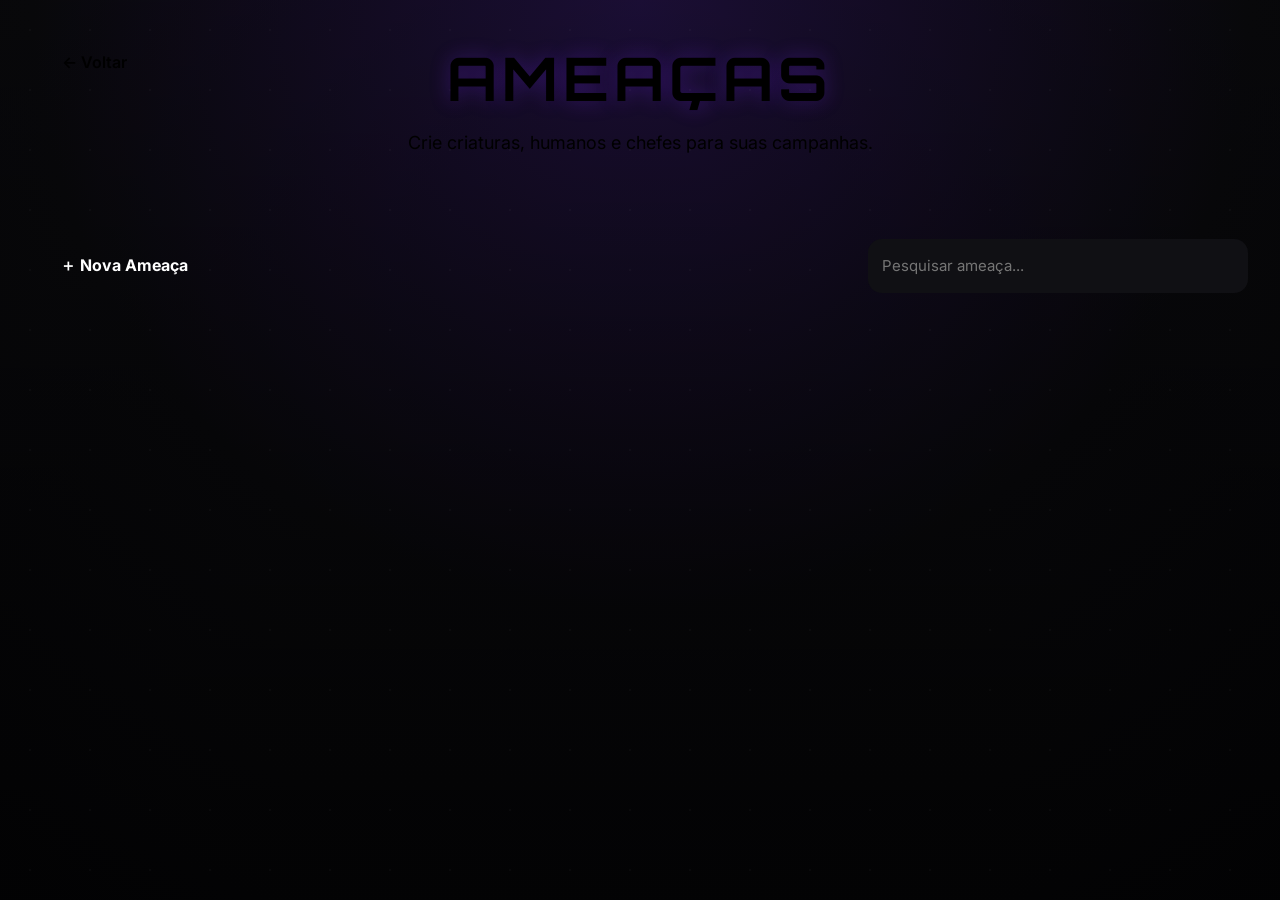
==== ameacas.html @ f9e338cc "Implementar editor inicial de criaturas e Lobisomem NA 6" ====
<!DOCTYPE html>
<html lang="pt-BR">
<head>
<meta charset="UTF-8">
<meta name="viewport" content="width=device-width, initial-scale=1.0">
<title>Ameaças • ORDEM</title>
<link rel="stylesheet" href="global.css">
<link rel="stylesheet" href="ameaças.css">
<link rel="preconnect" href="https://fonts.googleapis.com">
<link rel="preconnect" href="https://fonts.gstatic.com" crossorigin>
<link href="https://fonts.googleapis.com/css2?family=Orbitron:wght@500;700;800&family=Inter:wght@300;400;500;600;700&display=swap" rel="stylesheet">
</head>
<body>
<div class="background"><div class="background-overlay"></div><div class="particles"></div></div>
<main class="enemy-page">
<header class="page-header"><a href="index.html" class="back-button">← Voltar</a><h1>AMEAÇAS</h1><p>Crie criaturas, humanos e chefes para suas campanhas.</p></header>
<section class="enemy-actions"><button id="newEnemy" class="primary-button">＋ Nova Ameaça</button><input type="text" id="searchEnemy" placeholder="Pesquisar ameaça..."></section>
<section id="enemyList" class="enemy-list"></section>
</main>
<div id="enemyModal" class="enemy-modal hidden">
 <div class="enemy-editor">
  <div class="enemy-editor-head"><div><span>AMEAÇA</span><h2 id="enemyModalTitle">Nova Ameaça</h2></div><button id="closeEnemyModal" class="enemy-close">✕</button></div>
  <div class="enemy-type-choice">
   <button class="enemy-type active" data-type="creature"><strong>Criatura</strong><small>Ficha paranormal automática por NA</small></button>
   <button class="enemy-type" data-type="human"><strong>Humano</strong><small>Usa a ficha normal de jogador</small></button>
  </div>
  <div id="creatureEditor">
   <div class="enemy-editor-grid">
    <div class="enemy-photos">
     <div class="enemy-photo-preview" id="enemyPhotoPreview"><span>👹</span><small>Foto normal</small></div>
     <label class="secondary-button">Foto normal<input id="enemyPhoto" type="file" accept="image/png,image/jpeg,image/webp" hidden></label>
     <label class="secondary-button">Foto machucada<input id="enemyWoundedPhoto" type="file" accept="image/png,image/jpeg,image/webp" hidden></label>
    </div>
    <div class="enemy-fields">
     <label>Nome<input id="enemyName" value="Lobisomem"></label>
     <div class="field-row"><label>NA<input id="enemyNA" type="number" min="0" value="6"></label><label>Elemento<select id="enemyElement"><option>Sangue</option><option selected>Morte</option><option>Energia</option><option>Conhecimento</option><option>Medo</option></select></label><label>Tamanho<input id="enemySize" type="number" min="1" max="6" value="2"></label></div>
     <label>Campanha<select id="enemyCampaign"><option value="">Sem campanha</option></select></label>
     <div id="enemyAutoStats" class="enemy-auto-stats"></div>
    </div>
   </div>
   <h3>Atributos <small id="attributeBudget"></small></h3>
   <div class="three-grid"><label>Corpo<input id="enemyCorpo" type="number" min="0" value="6"></label><label>Foco<input id="enemyFoco" type="number" min="0" value="5"></label><label>Nexo<input id="enemyNexo" type="number" min="0" value="3"></label></div>
   <h3>Perícias <small id="skillBudget"></small></h3>
   <div id="enemySkills" class="skill-grid"></div>
   <h3>Ataques Rápidos</h3>
   <div class="attack-grid"><div class="attack-card"><strong>Ataque Básico</strong><span id="basicAttack"></span><small>Dano paranormal do elemento da criatura.</small></div><div class="attack-card"><strong>Ataque Forte</strong><span id="strongAttack"></span><small>1 vez por rodada.</small></div></div>
   <div class="enemy-note">Criaturas têm Movimento 2. Gastam 1 PA para mover até 2 posições. O mestre escolhe entre PV clássico ou sistema de membros ao jogar.</div>
   <div class="enemy-save-row"><button id="deleteEnemy" class="danger-button hidden">Excluir</button><button id="saveEnemy" class="primary-button">Salvar criatura</button></div>
  </div>
  <div id="humanEditor" class="human-editor hidden"><p>Humanos usam exatamente a ficha de personagem dos jogadores.</p><button id="openHumanEditor" class="primary-button">Criar ficha humana</button></div>
 </div>
</div>
<script src="ameacas.js"></script>
</body>
</html>
---- global.css ----
/*==========================================================
=                    RESET
==========================================================*/

*{
    margin:0;
    padding:0;
    box-sizing:border-box;
}

:root{
    --bg:#08080A;
    --bg2:#101014;
}

--card:#17171C;

--card2:#1F1F27;

--border:#31313D;

--primary:#7B2CFF;

--primaryLight:#B77CFF;

--text:#FFFFFF;

--text2:#CFCFD7;

--text3:#8D8D99;

--success:#32D27D;

--danger:#D84A4A;

--warning:#F0B63A;

--shadow:

0 0 25px rgba(123,44,255,.15);

}

html{

scroll-behavior:smooth;

}

body{

background:var(--bg);

color:var(--text);

font-family:'Inter',sans-serif;

overflow-x:hidden;

min-height:100vh;

}

/*==========================================================
=                    FUNDO
==========================================================*/

.background{

position:fixed;

inset:0;

z-index:-3;

background:

radial-gradient(circle at top,#1F103D 0%,#09090C 55%,#050507 100%);

}

.background-overlay{

position:absolute;

inset:0;

background:

linear-gradient(

180deg,

rgba(0,0,0,.15),

rgba(0,0,0,.55)

);

}

.particles{

position:absolute;

inset:0;

background-image:

radial-gradient(circle,#FFFFFF22 1px,transparent 1px);

background-size:60px 60px;

opacity:.18;

animation:particlesMove 35s linear infinite;

}

/*==========================================================
=                    CONTAINER
==========================================================*/

main{

width:min(1450px,95%);

margin:auto;

padding:40px 0;

}

.page-header{

display:flex;

flex-direction:column;

align-items:center;

gap:12px;

margin-bottom:45px;

text-align:center;

}

.page-header h1{

font-family:'Orbitron',sans-serif;

font-size:60px;

letter-spacing:5px;

color:var(--primaryLight);

text-shadow:0 0 20px rgba(123,44,255,.30);

}

.page-header p{

font-size:18px;

color:var(--text2);

max-width:700px;

line-height:1.7;

}

/*==========================================================
=                    BOTÃO VOLTAR
==========================================================*/

.back-button{

position:absolute;

left:40px;

top:40px;

padding:12px 22px;

border-radius:14px;

background:var(--card);

border:1px solid var(--border);

color:var(--text);

text-decoration:none;

font-weight:600;

transition:.25s;

}

.back-button:hover{

background:var(--primary);

transform:translateY(-2px);

}

/*==========================================================
=                    CARDS
==========================================================*/

.card,

.menu-card,

.campaign-card,

.character-card,

.enemy-card{

background:var(--card);

border:1px solid var(--border);

border-radius:22px;

box-shadow:var(--shadow);

transition:.25s;

}

.card:hover,

.menu-card:hover,

.campaign-card:hover,

.character-card:hover,

.enemy-card:hover{

border-color:var(--primary);

transform:translateY(-4px);

}

/*==========================================================
=                    BOTÕES
==========================================================*/

button{

font-family:inherit;

cursor:pointer;

border:none;

transition:.25s;

}

.primary-button{

background:var(--primary);

color:white;

padding:14px 28px;

border-radius:14px;

font-size:16px;

font-weight:700;

}

.primary-button:hover{

background:#9652FF;

transform:translateY(-2px);

}

.secondary-button{

background:transparent;

border:1px solid var(--border);

color:white;

padding:14px 28px;

border-radius:14px;

font-size:16px;

font-weight:700;

}

.secondary-button:hover{

border-color:var(--primary);

}

/*==========================================================
=                    INPUTS
==========================================================*/

input,

textarea,

select{

width:100%;

background:var(--bg2);

border:1px solid var(--border);

border-radius:14px;

padding:14px;

color:white;

font-size:15px;

font-family:inherit;

outline:none;

transition:.2s;

}

input:focus,

textarea:focus,

select:focus{

border-color:var(--primary);

box-shadow:

0 0 10px rgba(123,44,255,.25);

}

textarea{

resize:vertical;

min-height:120px;

}

.field{

display:flex;

flex-direction:column;

gap:8px;

margin-bottom:20px;

}

label{

color:var(--text2);

font-size:15px;

font-weight:600;

}

/*==========================================================
=                    MENU PRINCIPAL
==========================================================*/

.home{

display:flex;

flex-direction:column;

align-items:center;

justify-content:center;

min-height:100vh;

padding:60px 0;

}

.hero{

display:flex;

flex-direction:column;

align-items:center;

text-align:center;

margin-bottom:60px;

}

.hero h1{

font-family:'Orbitron',sans-serif;

font-size:82px;

font-weight:800;

letter-spacing:8px;

color:var(--primaryLight);

margin-bottom:10px;

text-shadow:0 0 25px rgba(123,44,255,.35);

}

.hero h2{

font-size:34px;

font-weight:600;

letter-spacing:4px;

margin-bottom:18px;

}

.hero p{

font-size:18px;

color:var(--text2);

max-width:700px;

line-height:1.8;

}

/*==========================================================
=                    MENU GRID
==========================================================*/

.menu{

width:100%;

display:grid;

grid-template-columns:repeat(auto-fit,minmax(300px,1fr));

gap:28px;

margin-bottom:60px;

}

.menu-card{

padding:35px;

text-decoration:none;

color:white;

display:flex;

flex-direction:column;

align-items:center;

justify-content:center;

text-align:center;

min-height:260px;

}

.menu-card .icon{

font-size:62px;

margin-bottom:20px;

transition:.25s;

}

.menu-card:hover .icon{

transform:scale(1.15);

}

.menu-card h3{

font-size:28px;

margin-bottom:14px;

color:var(--primaryLight);

}

.menu-card p{

font-size:16px;

line-height:1.7;

color:var(--text2);

}

/*==========================================================
=                    FOOTER
==========================================================*/

.footer{

display:flex;

flex-direction:column;

align-items:center;

gap:8px;

padding:25px 0;

border-top:1px solid var(--border);

width:100%;

}

.footer p{

font-family:'Orbitron',sans-serif;

font-size:18px;

letter-spacing:2px;

}

.footer span{

color:var(--text3);

font-size:14px;

}

/*==========================================================
=                    ANIMAÇÕES
==========================================================*/

@keyframes particlesMove{

0%{

transform:translateY(0);

}

100%{

transform:translateY(-120px);

}

}

@keyframes fadeUp{

from{

opacity:0;

transform:translateY(25px);

}

to{

opacity:1;

transform:translateY(0);

}

}

.hero{

animation:fadeUp .6s ease;

}

.menu-card{

animation:fadeUp .6s ease;

}

/*==========================================================
=                    UTILITÁRIOS
==========================================================*/

.hidden{

display:none !important;

}

.center{

display:flex;

justify-content:center;

align-items:center;

}

.flex{

display:flex;

}

.column{

display:flex;

flex-direction:column;

}

.row{

display:flex;

flex-direction:row;

}

.gap10{

gap:10px;

}

.gap20{

gap:20px;

}

.w100{

width:100%;

}

/*==========================================================
=                    MODAIS
==========================================================*/

.modal{

position:fixed;

inset:0;

display:flex;

align-items:center;

justify-content:center;

padding:30px;

background:rgba(0,0,0,.78);

backdrop-filter:blur(6px);

z-index:1000;

}

.modal.hidden{

display:none;

}

.modal-content{

width:min(760px,95%);

max-height:90vh;

overflow-y:auto;

background:var(--card);

border:1px solid var(--primary);

border-radius:24px;

padding:28px;

box-shadow:

0 0 35px rgba(123,44,255,.28);

animation:fadeUp .25s ease;

}

.modal-content.small{

width:min(480px,95%);

}

.modal-header{

display:flex;

justify-content:space-between;

align-items:center;

gap:20px;

margin-bottom:24px;

}

.modal-header h2{

font-family:'Orbitron',sans-serif;

font-size:28px;

color:var(--primaryLight);

}

.close-button{

width:42px;

height:42px;

border-radius:12px;

background:#5E1818;

color:white;

font-size:20px;

}

.close-button:hover{

background:#8A2323;

}

.modal-buttons,

.confirm-buttons,

.settings-buttons{

display:flex;

justify-content:flex-end;

gap:14px;

margin-top:24px;

}

/*==========================================================
=                    RESPONSIVO
==========================================================*/

@media(max-width:1100px){

.page-header h1{

font-size:48px;

}

.hero h1{

font-size:64px;

}

.hero h2{

font-size:28px;

}

.back-button{

position:static;

align-self:flex-start;

margin-bottom:18px;

}

.page-header{

align-items:flex-start;

text-align:left;

}

}

@media(max-width:800px){

main{

width:92%;

padding:25px 0;

}

.menu{

grid-template-columns:1fr;

}

.menu-card{

min-height:220px;

}

.hero{

margin-bottom:40px;

}

.hero h1{

font-size:48px;

letter-spacing:5px;

}

.hero h2{

font-size:22px;

letter-spacing:2px;

}

.page-header h1{

font-size:38px;

letter-spacing:3px;

}

.modal-buttons,

.confirm-buttons,

.settings-buttons{

flex-direction:column;

}

.modal-buttons button,

.confirm-buttons button,

.settings-buttons button{

width:100%;

}

}

@media(max-width:520px){

.hero h1{

font-size:38px;

}

.hero h2{

font-size:18px;

}

.page-header h1{

font-size:30px;

}

.menu-card{

padding:25px;

}

.menu-card .icon{

font-size:50px;

}

.menu-card h3{

font-size:23px;

}

}

window.addEventListener("pageshow", () => {

    document.body.classList.remove("page-leaving");

});
---- ameaças.css ----
/*==========================================================
=                    PÁGINA DE AMEAÇAS
==========================================================*/

.enemy-page{

display:flex;

flex-direction:column;

gap:35px;

padding-bottom:50px;

}

/*==========================================================
=                    AÇÕES
==========================================================*/

.enemy-actions{

display:flex;

justify-content:space-between;

align-items:center;

gap:20px;

}

.enemy-actions input{

max-width:380px;

height:54px;

}

/*==========================================================
=                    LISTA
==========================================================*/

.enemy-list{

display:grid;

grid-template-columns:repeat(auto-fill,minmax(420px,1fr));

gap:28px;

}

/*==========================================================
=                    CARD
==========================================================*/

.enemy-card{

display:grid;

grid-template-columns:110px 1fr auto;

gap:22px;

align-items:center;

padding:22px;

position:relative;

overflow:hidden;

background:

linear-gradient(
180deg,
#1A1A22,
#13131A
);

}

.enemy-card::before{

content:"";

position:absolute;

left:0;

top:0;

width:5px;

height:100%;

background:#B73737;

}

.enemy-card:hover{

border-color:#B73737;

box-shadow:

0 0 30px rgba(183,55,55,.20);

}

/*==========================================================
=                    FOTO
==========================================================*/

.enemy-photo{

width:90px;

height:90px;

border-radius:18px;

overflow:hidden;

background:#111;

border:1px solid var(--border);

display:flex;

align-items:center;

justify-content:center;

}

.enemy-photo img{

width:100%;

height:100%;

object-fit:cover;

}

/*==========================================================
=                    INFORMAÇÕES
==========================================================*/

.enemy-info{

display:flex;

flex-direction:column;

gap:7px;

}

.enemy-info h2{

font-family:'Orbitron',sans-serif;

font-size:26px;

color:white;

}

.enemy-info p{

font-size:15px;

color:var(--text2);

}

/*==========================================================
=                    BOTÕES
==========================================================*/

.enemy-buttons{

display:flex;

flex-direction:column;

gap:10px;

}

.enemy-buttons button{

min-width:110px;

height:42px;

border-radius:11px;

font-weight:700;

}

.enemy-buttons .edit-button{

background:#202029;

color:white;

border:1px solid var(--border);

}

.enemy-buttons .edit-button:hover{

border-color:#B73737;

background:#292934;

}

.enemy-buttons .campaign-button{

background:#A62E2E;

color:white;

}

.enemy-buttons .campaign-button:hover{

background:#C93F3F;

transform:translateY(-2px);

}

/*==========================================================
=                    MODAL NOVA AMEAÇA
==========================================================*/

#newEnemyModal .modal-content{

width:min(700px,95%);

}

#newEnemyModal .modal-content h2{

font-family:'Orbitron',sans-serif;

font-size:30px;

color:#E27171;

margin-bottom:26px;

}

/*==========================================================
=                    CAMPOS DO MODAL
==========================================================*/

#newEnemyModal .field{

margin-bottom:20px;

}

#enemyImage{

padding:10px;

}

/*==========================================================
=                    ELEMENTOS
==========================================================*/

.enemy-info p:first-of-type{

font-weight:700;

}

.enemy-card[data-element="Sangue"]::before{

background:#C43E3E;

}

.enemy-card[data-element="Morte"]::before{

background:#8C8C8C;

}

.enemy-card[data-element="Energia"]::before{

background:#D6A32B;

}

.enemy-card[data-element="Conhecimento"]::before{

background:#4380D8;

}

.enemy-card[data-element="Medo"]::before{

background:#8A42CE;

}

/*==========================================================
=                    ESTADO VAZIO
==========================================================*/

.empty-enemies{

grid-column:1 / -1;

min-height:270px;

display:flex;

flex-direction:column;

align-items:center;

justify-content:center;

gap:16px;

text-align:center;

background:var(--card);

border:1px dashed var(--border);

border-radius:22px;

color:var(--text2);

}

.empty-enemies .icon{

font-size:62px;

opacity:.75;

}

.empty-enemies h3{

font-family:'Orbitron',sans-serif;

font-size:23px;

color:white;

}

.empty-enemies p{

max-width:460px;

line-height:1.7;

}

/*==========================================================
=                    ANIMAÇÃO
==========================================================*/

.enemy-card{

animation:
enemyCardEnter
.45s ease both;

}

.enemy-card:nth-child(1){

animation-delay:.05s;

}

.enemy-card:nth-child(2){

animation-delay:.10s;

}

.enemy-card:nth-child(3){

animation-delay:.15s;

}

.enemy-card:nth-child(4){

animation-delay:.20s;

}

@keyframes enemyCardEnter{

from{

opacity:0;

transform:translateY(20px);

}

to{

opacity:1;

transform:translateY(0);

}

}

/*==========================================================
=                    RESPONSIVO
==========================================================*/

@media(max-width:1000px){

.enemy-list{

grid-template-columns:1fr;

}

}

@media(max-width:760px){

.enemy-actions{

flex-direction:column;

align-items:stretch;

}

.enemy-actions input{

max-width:none;

}

.enemy-actions .primary-button{

width:100%;

}

.enemy-card{

grid-template-columns:90px 1fr;

}

.enemy-photo{

width:75px;

height:75px;

}

.enemy-buttons{

grid-column:1 / -1;

display:grid;

grid-template-columns:1fr 1fr;

}

.enemy-buttons button{

width:100%;

}

}

@media(max-width:520px){

.enemy-card{

grid-template-columns:1fr;

text-align:center;

}

.enemy-photo{

margin:auto;

width:90px;

height:90px;

}

.enemy-buttons{

grid-template-columns:1fr;

}

.enemy-info h2{

font-size:22px;

}

}
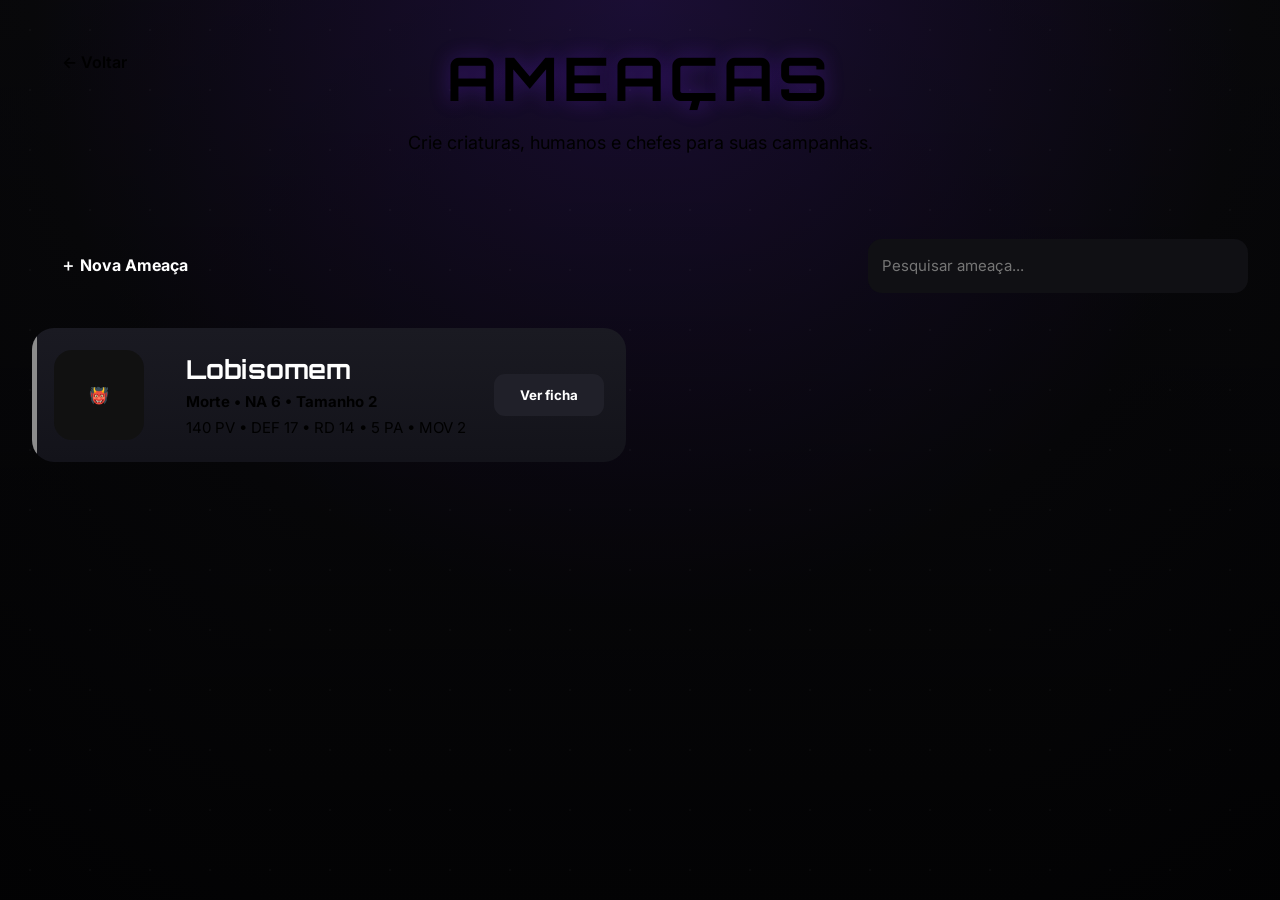
==== commit 98c23bb2: "Criar formulário próprio para ameaça humana" ====
--- a/ameacas.html
+++ b/ameacas.html
@@ -34,7 +34,6 @@
     <div class="enemy-fields">
      <label>Nome<input id="enemyName" value="Lobisomem"></label>
      <div class="field-row"><label>NA<input id="enemyNA" type="number" min="0" value="6"></label><label>Elemento<select id="enemyElement"><option>Sangue</option><option selected>Morte</option><option>Energia</option><option>Conhecimento</option><option>Medo</option></select></label><label>Tamanho<input id="enemySize" type="number" min="1" max="6" value="2"></label></div>
-     <label>Campanha<select id="enemyCampaign"><option value="">Sem campanha</option></select></label>
      <div id="enemyAutoStats" class="enemy-auto-stats"></div>
     </div>
    </div>
@@ -47,7 +46,17 @@
    <div class="enemy-note">Criaturas têm Movimento 2. Gastam 1 PA para mover até 2 posições. O mestre escolhe entre PV clássico ou sistema de membros ao jogar.</div>
    <div class="enemy-save-row"><button id="deleteEnemy" class="danger-button hidden">Excluir</button><button id="saveEnemy" class="primary-button">Salvar criatura</button></div>
   </div>
-  <div id="humanEditor" class="human-editor hidden"><p>Humanos usam exatamente a ficha de personagem dos jogadores.</p><button id="openHumanEditor" class="primary-button">Criar ficha humana</button></div>
+  <div id="humanEditor" class="human-editor hidden">
+ <div class="human-threat-card">
+  <div class="enemy-photos">
+   <div class="enemy-photo-preview" id="humanPhotoPreview"><span>👤</span><small>Foto normal</small></div>
+   <label class="secondary-button">Foto normal<input id="humanPhoto" type="file" accept="image/png,image/jpeg,image/webp" hidden></label>
+   <label class="secondary-button">Foto machucada<input id="humanWoundedPhoto" type="file" accept="image/png,image/jpeg,image/webp" hidden></label>
+  </div>
+  <div class="enemy-fields"><label>Nome<input id="humanName" placeholder="Nome da ameaça humana"></label><div class="enemy-note">Esta é uma ameaça Humano, separada das fichas dos jogadores. Os detalhes de combate próprios dos humanos serão expandidos aqui sem criar personagem na lista de players.</div></div>
+ </div>
+ <div class="enemy-save-row"><button id="saveHuman" class="primary-button">Salvar humano</button></div>
+</div>
  </div>
 </div>
 <script src="ameacas.js"></script>
--- a/ameaças.css
+++ b/ameaças.css
@@ -530,4 +530,19 @@
 
 }
 
-}+}
+
+/*==========================================================
+=                 EDITOR DE CRIATURAS
+==========================================================*/
+.enemy-modal{position:fixed;inset:0;z-index:1000;background:rgba(4,4,8,.82);display:flex;align-items:flex-start;justify-content:center;padding:34px 18px;overflow:auto;backdrop-filter:blur(8px)}
+.enemy-modal.hidden,.hidden{display:none!important}
+.enemy-editor{width:min(1050px,100%);background:#121219;border:1px solid var(--border);border-radius:22px;padding:28px;box-shadow:0 25px 80px rgba(0,0,0,.55)}
+.enemy-editor-head{display:flex;align-items:center;justify-content:space-between;margin-bottom:22px}.enemy-editor-head span{font-size:11px;letter-spacing:.22em;color:#d66}.enemy-editor-head h2{font-family:Orbitron,sans-serif;font-size:30px}.enemy-close{width:42px;height:42px;border-radius:12px;background:#202029;color:#fff;border:1px solid var(--border)}
+.enemy-type-choice{display:grid;grid-template-columns:1fr 1fr;gap:12px;margin-bottom:25px}.enemy-type{padding:17px;text-align:left;background:#191920;border:1px solid var(--border);color:#fff;border-radius:14px}.enemy-type strong,.enemy-type small{display:block}.enemy-type small{margin-top:5px;color:var(--text2)}.enemy-type.active{border-color:#b73737;background:#241719}
+.enemy-editor-grid{display:grid;grid-template-columns:190px 1fr;gap:25px}.enemy-photos{display:flex;flex-direction:column;gap:10px}.enemy-photo-preview{height:190px;border:1px dashed #555;border-radius:18px;background:#0d0d12;display:flex;flex-direction:column;align-items:center;justify-content:center;gap:8px;overflow:hidden}.enemy-photo-preview span{font-size:58px}.enemy-photo-preview img{width:100%;height:100%;object-fit:cover}
+.enemy-fields,.enemy-fields label,.three-grid label,.skill-grid label{display:flex;flex-direction:column;gap:7px}.enemy-fields{gap:14px}.enemy-fields label,.three-grid label,.skill-grid label{font-size:12px;font-weight:700;color:#aaa}.enemy-fields input,.enemy-fields select,.three-grid input,.skill-grid select{height:43px;background:#0d0d12;border:1px solid var(--border);border-radius:10px;color:#fff;padding:0 12px}.field-row,.three-grid{display:grid;grid-template-columns:repeat(3,1fr);gap:12px}
+.enemy-auto-stats{display:grid;grid-template-columns:repeat(4,auto 1fr);gap:8px 10px;padding:15px;border-radius:14px;background:#0d0d12;border:1px solid var(--border)}.enemy-auto-stats b{color:#fff;font-family:Orbitron}.enemy-auto-stats small{color:#888;align-self:center}
+.enemy-editor h3{font-family:Orbitron,sans-serif;font-size:16px;margin:24px 0 12px}.enemy-editor h3 small{font-family:Inter,sans-serif;font-weight:500;color:#888;margin-left:8px}.enemy-editor h3 small.over{color:#ff6262}
+.skill-grid{display:grid;grid-template-columns:repeat(4,1fr);gap:10px}.attack-grid{display:grid;grid-template-columns:1fr 1fr;gap:12px}.attack-card{display:flex;flex-direction:column;gap:7px;padding:16px;background:#0d0d12;border:1px solid var(--border);border-radius:14px}.attack-card span{font-family:Orbitron;color:#e27171}.attack-card small,.enemy-note{color:#999}.enemy-note{margin-top:16px;padding:14px;border-left:3px solid #b73737;background:#18151a;border-radius:8px;line-height:1.5}.enemy-save-row{display:flex;justify-content:flex-end;gap:12px;margin-top:24px}.danger-button{background:#3a171b;color:#ffb4b4;border:1px solid #7c2d35;border-radius:10px;padding:0 20px}.human-editor{text-align:center;padding:45px 20px}.human-editor p{color:#aaa;margin-bottom:20px}
+@media(max-width:760px){.enemy-editor-grid{grid-template-columns:1fr}.enemy-photos{max-width:240px}.skill-grid{grid-template-columns:repeat(2,1fr)}.enemy-auto-stats{grid-template-columns:auto 1fr}.attack-grid{grid-template-columns:1fr}}
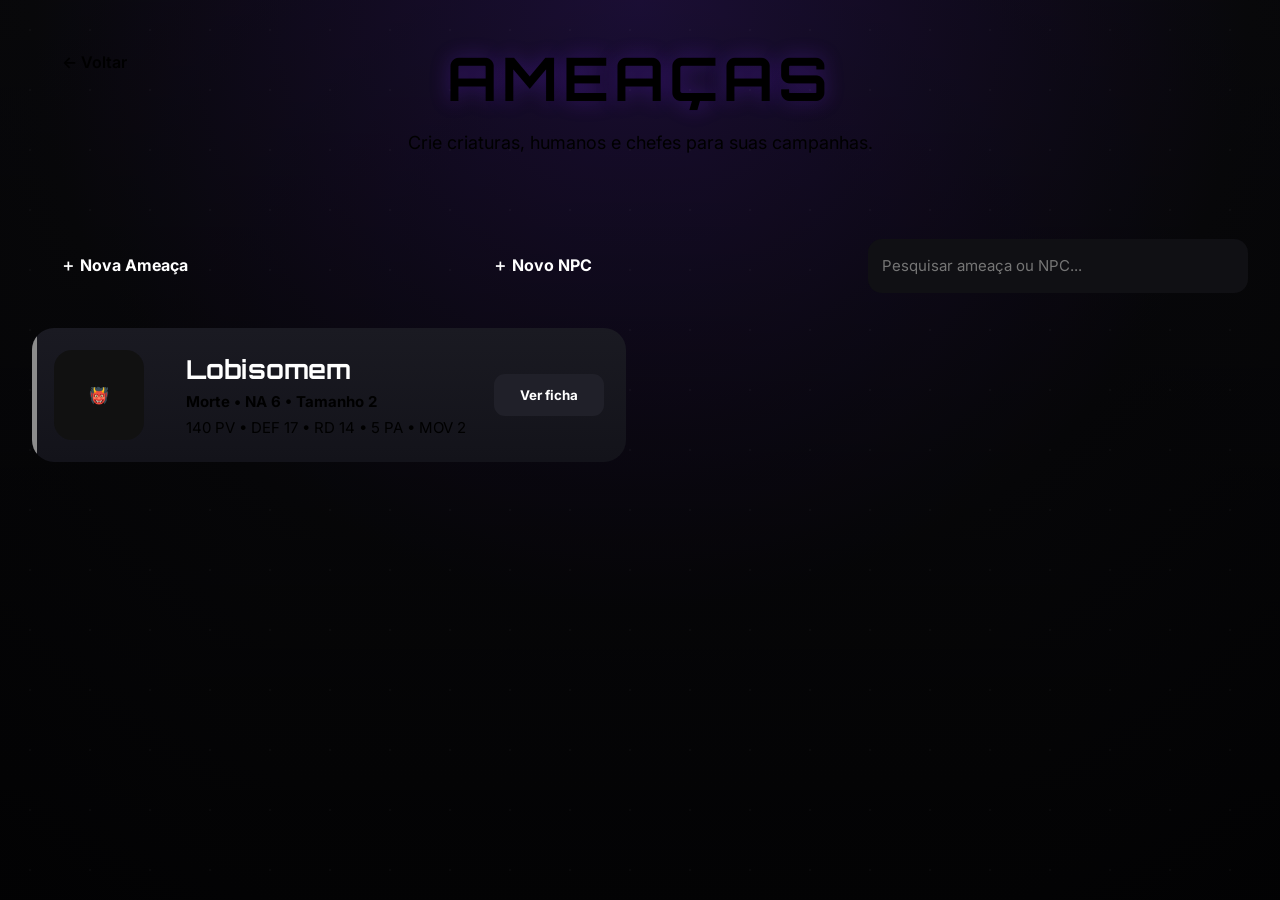
==== commit c1333bae: "Adiciona botão e ficha completa de NPC" ====
--- a/ameacas.html
+++ b/ameacas.html
@@ -14,7 +14,7 @@
 <div class="background"><div class="background-overlay"></div><div class="particles"></div></div>
 <main class="enemy-page">
 <header class="page-header"><a href="index.html" class="back-button">← Voltar</a><h1>AMEAÇAS</h1><p>Crie criaturas, humanos e chefes para suas campanhas.</p></header>
-<section class="enemy-actions"><button id="newEnemy" class="primary-button">＋ Nova Ameaça</button><input type="text" id="searchEnemy" placeholder="Pesquisar ameaça..."></section>
+<section class="enemy-actions"><button id="newEnemy" class="primary-button">＋ Nova Ameaça</button><button id="newNpc" class="secondary-button">＋ Novo NPC</button><input type="text" id="searchEnemy" placeholder="Pesquisar ameaça ou NPC..."></section>
 <section id="enemyList" class="enemy-list"></section>
 </main>
 <div id="enemyModal" class="enemy-modal hidden">
@@ -29,6 +29,7 @@
     <div class="enemy-photos">
      <div class="enemy-photo-preview" id="enemyPhotoPreview"><span>👹</span><small>Foto normal</small></div>
      <label class="secondary-button">Foto normal<input id="enemyPhoto" type="file" accept="image/png,image/jpeg,image/webp" hidden></label>
+     <div class="enemy-photo-preview" id="enemyWoundedPhotoPreview"><span>👹</span><small>Foto machucada</small></div>
      <label class="secondary-button">Foto machucada<input id="enemyWoundedPhoto" type="file" accept="image/png,image/jpeg,image/webp" hidden></label>
     </div>
     <div class="enemy-fields">
@@ -41,6 +42,9 @@
    <div class="three-grid"><label>Corpo<input id="enemyCorpo" type="number" min="0" value="6"></label><label>Foco<input id="enemyFoco" type="number" min="0" value="5"></label><label>Nexo<input id="enemyNexo" type="number" min="0" value="3"></label></div>
    <h3>Perícias <small id="skillBudget"></small></h3>
    <div id="enemySkills" class="skill-grid"></div>
+   <h3>Habilidades <small>slots da ameaça</small></h3>
+   <div id="enemyAbilities" class="enemy-ability-list"></div>
+   <button id="addEnemyAbility" type="button" class="secondary-button">＋ Adicionar habilidade</button>
    <h3>Ataques Rápidos</h3>
    <div class="attack-grid"><div class="attack-card"><strong>Ataque Básico</strong><span id="basicAttack"></span><small>Dano paranormal do elemento da criatura.</small></div><div class="attack-card"><strong>Ataque Forte</strong><span id="strongAttack"></span><small>1 vez por rodada.</small></div></div>
    <div class="enemy-note">Criaturas têm Movimento 2. Gastam 1 PA para mover até 2 posições. O mestre escolhe entre PV clássico ou sistema de membros ao jogar.</div>
@@ -51,14 +55,24 @@
   <div class="enemy-photos">
    <div class="enemy-photo-preview" id="humanPhotoPreview"><span>👤</span><small>Foto normal</small></div>
    <label class="secondary-button">Foto normal<input id="humanPhoto" type="file" accept="image/png,image/jpeg,image/webp" hidden></label>
+   <div class="enemy-photo-preview" id="humanWoundedPhotoPreview"><span>👤</span><small>Foto machucada</small></div>
    <label class="secondary-button">Foto machucada<input id="humanWoundedPhoto" type="file" accept="image/png,image/jpeg,image/webp" hidden></label>
   </div>
-  <div class="enemy-fields"><label>Nome<input id="humanName" placeholder="Nome da ameaça humana"></label><div class="enemy-note">Esta é uma ameaça Humano, separada das fichas dos jogadores. Os detalhes de combate próprios dos humanos serão expandidos aqui sem criar personagem na lista de players.</div></div>
+  <div class="enemy-fields"><label>Nome<input id="humanName" placeholder="Nome do NPC"></label><div class="field-row"><label>Tamanho<input id="humanSize" type="number" min="1" value="1"></label><label>Movimento<input id="humanMovement" type="number" min="0" value="2"></label><label>PA<input id="humanPA" type="number" min="0" value="3"></label></div><div class="field-row"><label>PV<input id="humanPV" type="number" min="0" value="20"></label><label>Defesa<input id="humanDefense" type="number" min="0" value="10"></label><label>RD<input id="humanRD" type="number" min="0" value="0"></label></div></div>
  </div>
- <div class="enemy-save-row"><button id="saveHuman" class="primary-button">Salvar humano</button></div>
+ <h3>Atributos</h3>
+ <div class="three-grid"><label>Corpo<input id="humanCorpo" type="number" min="0" value="1"></label><label>Foco<input id="humanFoco" type="number" min="0" value="1"></label><label>Nexo<input id="humanNexo" type="number" min="0" value="1"></label></div>
+ <h3>PV por membro <small>usado ao trocar para sistema de membros na mesa</small></h3>
+ <div class="three-grid"><label>Cabeça<input id="humanHead" type="number" min="0" value="10"></label><label>Torso<input id="humanTorso" type="number" min="0" value="10"></label><label>Braços e pernas<input id="humanLimb" type="number" min="0" value="10"></label></div>
+ <h3>Perícias</h3>
+ <div id="humanSkills" class="skill-grid"></div>
+ <h3>Ataques rápidos</h3>
+ <div class="attack-grid"><label class="attack-card"><strong>Ataque básico</strong><input id="humanBasicAttack" value="1d6 + Corpo" placeholder="Ex.: 1d6 + Corpo"></label><label class="attack-card"><strong>Ataque forte</strong><input id="humanStrongAttack" value="2d6 + Corpo" placeholder="Ex.: 2d6 + Corpo"></label></div>
+ <div class="enemy-note">O NPC funciona como uma ameaça humana na mesa: possui iniciativa, perícias, ataques, reações, condições e pode alternar entre PV clássico e membros.</div>
+ <div class="enemy-save-row"><button id="deleteHuman" class="danger-button hidden">Excluir</button><button id="saveHuman" class="primary-button">Salvar NPC</button></div>
 </div>
  </div>
 </div>
 <script src="ameacas.js"></script>
 </body>
-</html>+</html>
--- a/ameaças.css
+++ b/ameaças.css
@@ -546,3 +546,8 @@
 .enemy-editor h3{font-family:Orbitron,sans-serif;font-size:16px;margin:24px 0 12px}.enemy-editor h3 small{font-family:Inter,sans-serif;font-weight:500;color:#888;margin-left:8px}.enemy-editor h3 small.over{color:#ff6262}
 .skill-grid{display:grid;grid-template-columns:repeat(4,1fr);gap:10px}.attack-grid{display:grid;grid-template-columns:1fr 1fr;gap:12px}.attack-card{display:flex;flex-direction:column;gap:7px;padding:16px;background:#0d0d12;border:1px solid var(--border);border-radius:14px}.attack-card span{font-family:Orbitron;color:#e27171}.attack-card small,.enemy-note{color:#999}.enemy-note{margin-top:16px;padding:14px;border-left:3px solid #b73737;background:#18151a;border-radius:8px;line-height:1.5}.enemy-save-row{display:flex;justify-content:flex-end;gap:12px;margin-top:24px}.danger-button{background:#3a171b;color:#ffb4b4;border:1px solid #7c2d35;border-radius:10px;padding:0 20px}.human-editor{text-align:center;padding:45px 20px}.human-editor p{color:#aaa;margin-bottom:20px}
 @media(max-width:760px){.enemy-editor-grid{grid-template-columns:1fr}.enemy-photos{max-width:240px}.skill-grid{grid-template-columns:repeat(2,1fr)}.enemy-auto-stats{grid-template-columns:auto 1fr}.attack-grid{grid-template-columns:1fr}}
+
+/* ameaça humana usa editor próprio, nunca ficha de player */
+.human-threat-card{display:grid;grid-template-columns:190px 1fr;gap:25px;text-align:left}.human-editor{padding:10px 0}.human-editor .enemy-save-row{margin-top:20px}@media(max-width:760px){.human-threat-card{grid-template-columns:1fr}}
+.ability-library-dialog{width:min(720px,94vw)}.enemy-ability-library{display:grid;gap:10px}.enemy-ability-library-card{display:grid;gap:7px;width:100%;padding:16px;text-align:left;color:#fff;background:#0d0d12;border:1px solid var(--border);border-radius:12px;cursor:pointer;transition:.18s ease}.enemy-ability-library-card:hover{border-color:#d04b4b;background:#17121a;transform:translateY(-1px)}.enemy-ability-library-card strong{color:#e27171;font-size:1rem}.enemy-ability-library-card span{color:#aaa;line-height:1.5}.enemy-ability-library-card.custom{border-style:dashed}
+.enemy-ability-list{display:grid;gap:10px;margin-bottom:10px}.enemy-ability-slot{display:grid;grid-template-columns:minmax(150px,.7fr) minmax(240px,1.5fr) auto;gap:10px;padding:12px;background:#0d0d12;border:1px solid var(--border);border-radius:12px}.enemy-ability-slot input,.enemy-ability-slot textarea{width:100%;background:#15151d;border:1px solid var(--border);border-radius:9px;color:#fff;padding:10px}.enemy-ability-slot textarea{min-height:70px;resize:vertical}.enemy-ability-slot button{align-self:center}.enemy-ability-readonly{padding:14px;background:#0d0d12;border:1px solid var(--border);border-radius:12px}.enemy-ability-readonly strong{display:block;color:#e27171;margin-bottom:6px}.enemy-ability-readonly p{color:#aaa;line-height:1.5}@media(max-width:760px){.enemy-ability-slot{grid-template-columns:1fr}}
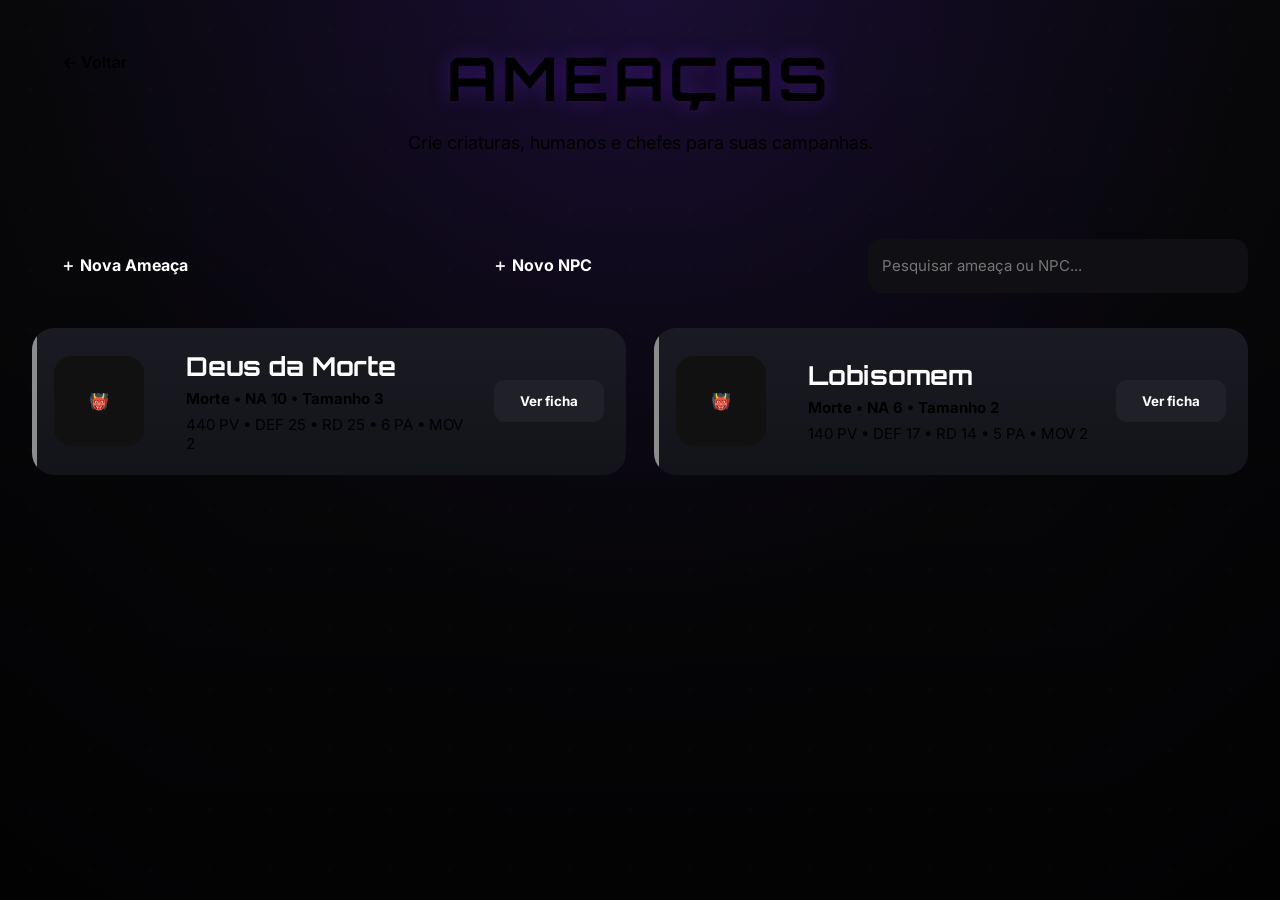
==== commit 8cdbd781: "Separa NPC aliado de ameaça humana" ====
--- a/ameacas.html
+++ b/ameacas.html
@@ -22,7 +22,8 @@
   <div class="enemy-editor-head"><div><span>AMEAÇA</span><h2 id="enemyModalTitle">Nova Ameaça</h2></div><button id="closeEnemyModal" class="enemy-close">✕</button></div>
   <div class="enemy-type-choice">
    <button class="enemy-type active" data-type="creature"><strong>Criatura</strong><small>Ficha paranormal automática por NA</small></button>
-   <button class="enemy-type" data-type="human"><strong>Humano</strong><small>Usa a ficha normal de jogador</small></button>
+   <button class="enemy-type" data-type="human"><strong>Ameaça Humana</strong><small>Inimigo com ficha semelhante à de jogador</small></button>
+   <button class="enemy-type" data-type="npc"><strong>NPC Aliado</strong><small>Auxilia jogadores durante o combate</small></button>
   </div>
   <div id="creatureEditor">
    <div class="enemy-editor-grid">
@@ -58,7 +59,7 @@
    <div class="enemy-photo-preview" id="humanWoundedPhotoPreview"><span>👤</span><small>Foto machucada</small></div>
    <label class="secondary-button">Foto machucada<input id="humanWoundedPhoto" type="file" accept="image/png,image/jpeg,image/webp" hidden></label>
   </div>
-  <div class="enemy-fields"><label>Nome<input id="humanName" placeholder="Nome do NPC"></label><div class="field-row"><label>Tamanho<input id="humanSize" type="number" min="1" value="1"></label><label>Movimento<input id="humanMovement" type="number" min="0" value="2"></label><label>PA<input id="humanPA" type="number" min="0" value="3"></label></div><div class="field-row"><label>PV<input id="humanPV" type="number" min="0" value="20"></label><label>Defesa<input id="humanDefense" type="number" min="0" value="10"></label><label>RD<input id="humanRD" type="number" min="0" value="0"></label></div></div>
+  <div class="enemy-fields"><label>Nome<input id="humanName" placeholder="Nome da ameaça humana"></label><div class="field-row"><label>Tamanho<input id="humanSize" type="number" min="1" value="1"></label><label>Movimento<input id="humanMovement" type="number" min="0" value="2"></label><label>PA<input id="humanPA" type="number" min="0" value="3"></label></div><div class="field-row"><label>PV<input id="humanPV" type="number" min="0" value="20"></label><label>Defesa<input id="humanDefense" type="number" min="0" value="10"></label><label>RD<input id="humanRD" type="number" min="0" value="0"></label></div></div>
  </div>
  <h3>Atributos</h3>
  <div class="three-grid"><label>Corpo<input id="humanCorpo" type="number" min="0" value="1"></label><label>Foco<input id="humanFoco" type="number" min="0" value="1"></label><label>Nexo<input id="humanNexo" type="number" min="0" value="1"></label></div>
@@ -68,9 +69,15 @@
  <div id="humanSkills" class="skill-grid"></div>
  <h3>Ataques rápidos</h3>
  <div class="attack-grid"><label class="attack-card"><strong>Ataque básico</strong><input id="humanBasicAttack" value="1d6 + Corpo" placeholder="Ex.: 1d6 + Corpo"></label><label class="attack-card"><strong>Ataque forte</strong><input id="humanStrongAttack" value="2d6 + Corpo" placeholder="Ex.: 2d6 + Corpo"></label></div>
- <div class="enemy-note">O NPC funciona como uma ameaça humana na mesa: possui iniciativa, perícias, ataques, reações, condições e pode alternar entre PV clássico e membros.</div>
- <div class="enemy-save-row"><button id="deleteHuman" class="danger-button hidden">Excluir</button><button id="saveHuman" class="primary-button">Salvar NPC</button></div>
+ <div class="enemy-note">Ameaças humanas são inimigos: possuem iniciativa, perícias, ataques, reações, condições e podem alternar entre PV clássico e membros.</div>
+ <div class="enemy-save-row"><button id="deleteHuman" class="danger-button hidden">Excluir</button><button id="saveHuman" class="primary-button">Salvar ameaça humana</button></div>
 </div>
+  <div id="npcEditor" class="human-editor hidden">
+   <div class="human-threat-card"><div class="enemy-photos"><div class="enemy-photo-preview" id="npcPhotoPreview"><span>♟</span><small>Foto do NPC</small></div><label class="secondary-button">Escolher foto<input id="npcPhoto" type="file" accept="image/png,image/jpeg,image/webp" hidden></label></div><div class="enemy-fields"><label>Nome<input id="npcName" placeholder="Nome do NPC aliado"></label><div class="field-row"><label>Tipo<select id="npcRole"><option value="combat">Combate</option><option value="support">Suporte</option><option value="investigative">Investigativo</option></select></label><label>Nível<select id="npcLevel"><option value="1">Nível 1</option><option value="2">Nível 2</option><option value="3">Nível 3</option></select></label></div></div></div>
+   <div id="npcSummary" class="enemy-auto-stats"></div>
+   <div class="enemy-note">NPCs são aliados simples. Possuem uma ajuda ou ação por rodada, tamanho 1, sem PA, Defesa, RD ou sistema de membros.</div>
+   <div class="enemy-save-row"><button id="deleteNpc" class="danger-button hidden">Excluir</button><button id="saveNpc" class="primary-button">Salvar NPC aliado</button></div>
+  </div>
  </div>
 </div>
 <script src="ameacas.js"></script>
--- a/ameaças.css
+++ b/ameaças.css
@@ -550,4 +550,5 @@
 /* ameaça humana usa editor próprio, nunca ficha de player */
 .human-threat-card{display:grid;grid-template-columns:190px 1fr;gap:25px;text-align:left}.human-editor{padding:10px 0}.human-editor .enemy-save-row{margin-top:20px}@media(max-width:760px){.human-threat-card{grid-template-columns:1fr}}
 .ability-library-dialog{width:min(720px,94vw)}.enemy-ability-library{display:grid;gap:10px}.enemy-ability-library-card{display:grid;gap:7px;width:100%;padding:16px;text-align:left;color:#fff;background:#0d0d12;border:1px solid var(--border);border-radius:12px;cursor:pointer;transition:.18s ease}.enemy-ability-library-card:hover{border-color:#d04b4b;background:#17121a;transform:translateY(-1px)}.enemy-ability-library-card strong{color:#e27171;font-size:1rem}.enemy-ability-library-card span{color:#aaa;line-height:1.5}.enemy-ability-library-card.custom{border-style:dashed}
+.attack-card input{width:100%;height:42px;padding:0 11px;color:#fff;background:#15151d;border:1px solid var(--border);border-radius:9px}.enemy-actions .secondary-button{min-width:max-content}
 .enemy-ability-list{display:grid;gap:10px;margin-bottom:10px}.enemy-ability-slot{display:grid;grid-template-columns:minmax(150px,.7fr) minmax(240px,1.5fr) auto;gap:10px;padding:12px;background:#0d0d12;border:1px solid var(--border);border-radius:12px}.enemy-ability-slot input,.enemy-ability-slot textarea{width:100%;background:#15151d;border:1px solid var(--border);border-radius:9px;color:#fff;padding:10px}.enemy-ability-slot textarea{min-height:70px;resize:vertical}.enemy-ability-slot button{align-self:center}.enemy-ability-readonly{padding:14px;background:#0d0d12;border:1px solid var(--border);border-radius:12px}.enemy-ability-readonly strong{display:block;color:#e27171;margin-bottom:6px}.enemy-ability-readonly p{color:#aaa;line-height:1.5}@media(max-width:760px){.enemy-ability-slot{grid-template-columns:1fr}}
